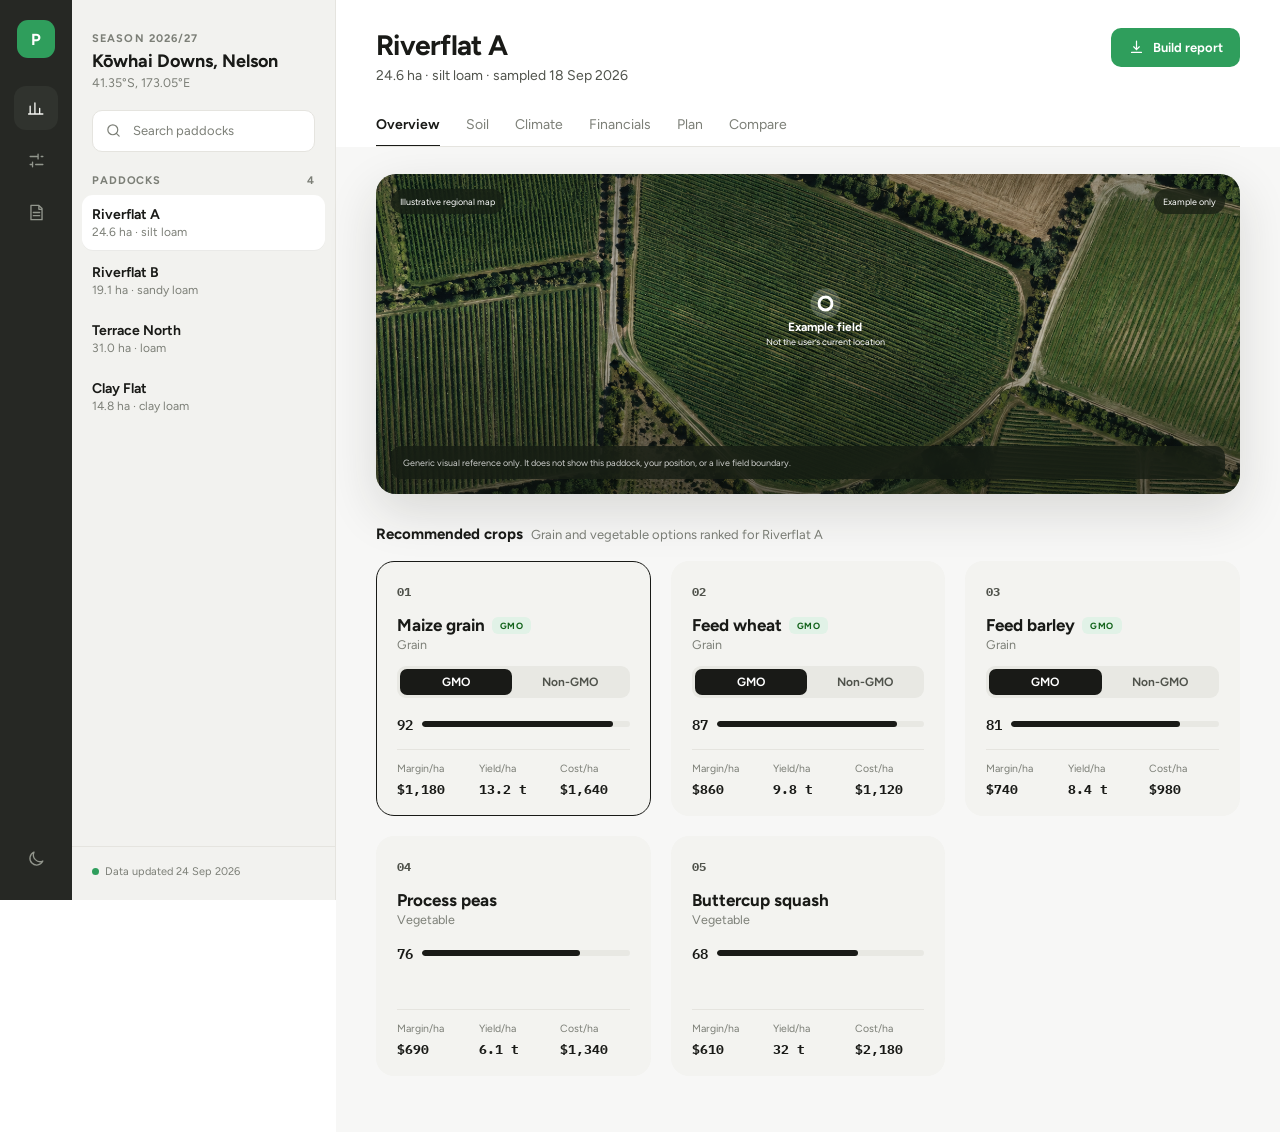
==== frontend/index.html @ b5be4183 "Initial commit" ====
<!doctype html>
<html lang="en">
<head>
  <meta charset="utf-8">
  <meta name="viewport" content="width=device-width, initial-scale=1">
  <meta name="theme-color" content="#262824">
  <title>PlantPal — Crop Advisor</title>
  <link rel="preconnect" href="https://fonts.googleapis.com">
  <link rel="preconnect" href="https://fonts.gstatic.com" crossorigin>
  <link href="https://fonts.googleapis.com/css2?family=Figtree:wght@400;500;600;700&family=IBM+Plex+Mono:wght@500;600&display=swap" rel="stylesheet">
  <link rel="stylesheet" href="css/styles.css?v=20260927-1">
</head>
<body>
  <div class="app-shell">
    <aside class="icon-rail" aria-label="Application navigation">
      <a class="brand-mark" href="#" aria-label="PlantPal home">P</a>
      <nav class="rail-nav">
        <button class="rail-button active" data-rail-tab="Overview" aria-label="Dashboard overview" title="Dashboard overview">
          <svg viewBox="0 0 24 24" aria-hidden="true"><path d="M4 19V9m6 10V5m6 14v-7m4 7H2"/></svg>
        </button>
        <button class="rail-button" data-rail-tab="Scenario planner" aria-label="Scenario planner" title="Scenario planner">
          <svg viewBox="0 0 24 24" aria-hidden="true"><path d="M4 7h10m4 0h2M4 17h3m4 0h9M14 4v6M7 14v6"/></svg>
        </button>
        <button class="rail-button" data-rail-tab="Report" aria-label="Report builder" title="Report builder">
          <svg viewBox="0 0 24 24" aria-hidden="true"><path d="M5 3h10l4 4v14H5V3Zm10 0v5h4M8 12h8m-8 4h8"/></svg>
        </button>
      </nav>
      <button id="themeToggle" class="rail-button theme-button" aria-label="Toggle dark mode" title="Toggle dark mode">
        <svg viewBox="0 0 24 24" aria-hidden="true"><path d="M20 15.2A8.5 8.5 0 0 1 8.8 4 8.5 8.5 0 1 0 20 15.2Z"/></svg>
      </button>
    </aside>

    <aside class="paddock-sidebar">
      <header class="farm-header">
        <span class="eyebrow">Season 2026/27</span>
        <h1 id="farmName">Kōwhai Downs</h1>
        <p id="locationLabel">41.35°S, 173.05°E</p>
      </header>
      <label class="search-box">
        <svg viewBox="0 0 24 24" aria-hidden="true"><circle cx="11" cy="11" r="7"/><path d="m20 20-4-4"/></svg>
        <span class="sr-only">Search paddocks</span>
        <input id="paddockSearch" type="search" placeholder="Search paddocks" autocomplete="off">
      </label>
      <div class="list-heading"><span>Paddocks</span><span id="paddockCount">4</span></div>
      <nav id="paddockList" class="paddock-list" aria-label="Choose a paddock"></nav>
      <div class="sidebar-foot"><span class="status-dot"></span>Data updated 24 Sep 2026</div>
    </aside>

    <main class="main-stage">
      <header class="stage-header">
        <div class="title-row">
          <div><div class="mobile-brand">PlantPal</div><h2 id="fieldName">Riverflat A</h2><p id="fieldMeta">24.6 ha · silt loam · well drained</p></div>
          <button id="exportButton" class="primary-button">
            <svg viewBox="0 0 24 24" aria-hidden="true"><path d="M12 3v12m-4-4 4 4 4-4M5 19h14"/></svg><span>Build report</span>
          </button>
        </div>
        <nav id="tabs" class="tabs" aria-label="Paddock information"></nav>
      </header>
      <section id="content" class="content" aria-live="polite"></section>
    </main>
  </div>

  <div id="summaryModal" class="modal" hidden>
    <div class="modal-backdrop" data-close-modal></div>
    <section class="summary-sheet" role="dialog" aria-modal="true" aria-labelledby="summaryTitle">
      <div class="summary-toolbar no-print">
        <div class="summary-brand"><span>P</span> PlantPal <em>Summary</em></div>
        <div class="summary-actions">
          <button id="copySummary" class="secondary-button">Copy text</button>
          <button id="printSummary" class="primary-button">Export as PDF</button>
          <button class="close-button" data-close-modal aria-label="Close summary">×</button>
        </div>
      </div>
      <div id="printArea" class="print-area"></div>
    </section>
  </div>
  <script type="module" src="js/app.js?v=20260927-5"></script>
</body>
</html>
---- frontend/css/styles.css ----
:root {
  color-scheme: light;
  --shell: #262824; --shell-2: #30332e; --side: #f2f2ef; --panel: #fff;
  --card: #f3f3f0; --card-2: #e8e8e3; --ink: #191a17; --ink-2: #50534c;
  --muted: #7c7f77; --line: #e5e4df; --brand: #2f9e5c; --brand-hover: #27894e;
  --brand-2: #e1f2e7; --good-ink: #11621a; --shadow: 0 18px 50px rgba(34,38,31,.14);
  --warn-bg: #fbf0d9; --warn-ink: #7a5310; --bad-bg: #fbe3e1; --bad-ink: #8a2c22;
}
[data-theme="dark"] {
  color-scheme: dark;
  --shell: #171916; --shell-2: #2d312b; --side: #20231f; --panel: #171916;
  --card: #242722; --card-2: #343831; --ink: #f0f1ec; --ink-2: #bec2b9;
  --muted: #91968b; --line: #343831; --brand: #49b775; --brand-hover: #58c483;
  --brand-2: #173e28; --good-ink: #8edaa9; --shadow: 0 18px 50px rgba(0,0,0,.32);
  --warn-bg: #3d3016; --warn-ink: #f0c778; --bad-bg: #3d211d; --bad-ink: #f0a99c;
}
* { box-sizing: border-box; }
html, body { margin: 0; min-height: 100%; }
body { font-family: "Figtree", system-ui, sans-serif; background: var(--panel); color: var(--ink); }
button, input { font: inherit; }
button { color: inherit; }
button:focus-visible, input:focus-visible { outline: 2px solid var(--brand); outline-offset: 2px; }
.sr-only { position: absolute; width: 1px; height: 1px; padding: 0; margin: -1px; overflow: hidden; clip: rect(0,0,0,0); white-space: nowrap; border: 0; }
.mono { font-family: "IBM Plex Mono", ui-monospace, monospace; font-variant-numeric: tabular-nums; }

.app-shell { min-height: 100vh; display: grid; grid-template-columns: 72px 264px minmax(0, 1fr); }
.icon-rail { position: sticky; top: 0; height: 100vh; padding: 20px 0; background: var(--shell); display: flex; flex-direction: column; align-items: center; z-index: 20; }
.brand-mark { width: 38px; height: 38px; display: grid; place-items: center; border-radius: 11px; background: var(--brand); color: #fff; text-decoration: none; font-weight: 700; font-size: 16px; }
.rail-nav { display: flex; flex-direction: column; gap: 8px; margin-top: 28px; }
.rail-button { width: 44px; height: 44px; display: grid; place-items: center; border: 0; border-radius: 12px; background: transparent; color: #92968d; cursor: pointer; }
.rail-button:hover, .rail-button.active { background: var(--shell-2); color: #f5f6f2; }
.rail-button svg, .primary-button svg, .search-box svg { width: 19px; fill: none; stroke: currentColor; stroke-width: 1.7; stroke-linecap: round; stroke-linejoin: round; }
.theme-button { margin-top: auto; }

.paddock-sidebar { position: sticky; top: 0; height: 100vh; overflow: auto; background: var(--side); border-right: 1px solid var(--line); display: flex; flex-direction: column; }
.farm-header { padding: 27px 20px 20px; }
.eyebrow { color: var(--muted); font-size: 11px; font-weight: 700; text-transform: uppercase; letter-spacing: .1em; }
.farm-header h1 { margin: 5px 0 2px; font-size: 18px; line-height: 1.2; }
.farm-header p { margin: 0; font-size: 12.5px; color: var(--muted); }
.search-box { margin: 0 20px 22px; height: 42px; padding: 0 12px; display: flex; align-items: center; gap: 9px; background: var(--panel); border: 1px solid var(--line); border-radius: 10px; color: var(--muted); }
.search-box svg { width: 17px; flex: 0 0 auto; }
.search-box input { width: 100%; border: 0; outline: 0; background: transparent; color: var(--ink); font-size: 13px; }
.search-box input::placeholder { color: var(--muted); }
.list-heading { padding: 0 20px 8px; display: flex; justify-content: space-between; color: var(--muted); font-size: 11px; font-weight: 700; text-transform: uppercase; letter-spacing: .08em; }
.paddock-list { padding: 0 10px; display: flex; flex-direction: column; gap: 3px; }
.paddock-button { width: 100%; border: 0; border-radius: 11px; padding: 11px 10px; display: flex; align-items: center; justify-content: space-between; gap: 8px; background: transparent; text-align: left; cursor: pointer; }
.paddock-button:hover { background: color-mix(in srgb, var(--panel) 58%, transparent); }
.paddock-button.active { background: var(--panel); box-shadow: 0 1px 0 rgba(0,0,0,.03); }
.paddock-name { display: block; font-size: 14px; font-weight: 650; }
.paddock-meta { display: block; margin-top: 2px; font-size: 12px; color: var(--muted); }
.top-tag { padding: 3px 7px; border-radius: 6px; background: var(--ink); color: var(--panel); font-size: 9px; font-weight: 700; letter-spacing: .06em; }
.sidebar-foot { margin-top: auto; padding: 18px 20px 22px; color: var(--muted); font-size: 11px; border-top: 1px solid var(--line); }
.status-dot { display: inline-block; width: 7px; height: 7px; margin-right: 6px; border-radius: 50%; background: var(--brand); }

.main-stage { min-width: 0; background: color-mix(in srgb, var(--side) 58%, var(--panel)); }
.stage-header { position: sticky; top: 0; z-index: 10; padding: 28px 40px 0; background: color-mix(in srgb, var(--panel) 94%, transparent); backdrop-filter: blur(12px); }
.title-row { display: flex; justify-content: space-between; align-items: flex-start; gap: 24px; }
.title-row h2 { margin: 0; font-size: clamp(24px, 2.2vw, 30px); letter-spacing: -.025em; }
.title-row p { margin: 5px 0 0; color: var(--ink-2); font-size: 14px; }
.mobile-brand { display: none; }
.primary-button, .secondary-button { border: 0; border-radius: 10px; padding: 11px 17px; display: inline-flex; align-items: center; justify-content: center; gap: 8px; cursor: pointer; font-weight: 650; font-size: 13px; }
.primary-button { background: var(--brand); color: #fff; }
.primary-button:hover { background: var(--brand-hover); }
.primary-button svg { width: 17px; }
.secondary-button { background: var(--card); color: var(--ink); }
.tabs { display: flex; gap: 26px; margin-top: 24px; border-bottom: 1px solid var(--line); overflow-x: auto; scrollbar-width: none; }
.tab-button { position: relative; border: 0; padding: 8px 0 13px; background: transparent; color: var(--muted); white-space: nowrap; cursor: pointer; font-size: 14px; }
.tab-button:hover { color: var(--ink); }
.tab-button.active { color: var(--ink); font-weight: 650; }
.tab-button.active::after { content: ""; position: absolute; height: 2px; left: 0; right: 0; bottom: -1px; background: var(--ink); }
.content { padding: 27px 40px 56px; }
.section-title { margin-bottom: 18px; }
.section-title h3 { display: inline; margin: 0; font-size: 15px; }
.section-title p { display: inline; margin: 0 0 0 8px; color: var(--muted); font-size: 13px; }

/* Map-first field overview */
.map-dashboard { display: grid; grid-template-columns: minmax(0, 1.75fr) minmax(280px, .75fr); gap: 18px; }
.map-canvas { position: relative; min-height: 520px; overflow: hidden; border-radius: 24px; background: #34452d url('../assets/hawkes-bay-fields.png') center / cover no-repeat; box-shadow: var(--shadow); isolation: isolate; }
.map-canvas::before { content: ""; position: absolute; inset: 0; background: linear-gradient(180deg, rgba(11,20,10,.24), transparent 35%, rgba(10,17,9,.18)); pointer-events: none; z-index: -1; }
.map-topbar { position: absolute; top: 18px; left: 18px; right: 18px; display: flex; justify-content: space-between; align-items: center; color: #fff; font-size: 11px; }
.survey-pill, .map-updated { padding: 8px 11px; border-radius: 999px; background: rgba(22,29,20,.68); backdrop-filter: blur(12px); }
.analysis-overlay { position: absolute; z-index: 1; width: 48%; height: 47%; left: 30%; top: 23%; overflow: hidden; border: 3px solid rgba(255,255,255,.9); clip-path: polygon(10% 10%, 82% 0, 100% 40%, 82% 95%, 20% 100%, 0 58%); filter: drop-shadow(0 3px 8px rgba(0,0,0,.35)); }
.field-analysis .analysis-overlay { background: radial-gradient(ellipse at 74% 65%, rgba(229,52,31,.88) 0 15%, rgba(255,176,0,.82) 23%, transparent 42%), radial-gradient(ellipse at 25% 25%, rgba(246,220,45,.76), transparent 36%), linear-gradient(135deg, rgba(24,156,104,.84), rgba(74,207,98,.78) 50%, rgba(252,207,42,.77)); mix-blend-mode: screen; }
.map-legend { position: absolute; z-index: 4; left: 18px; bottom: 222px; min-width: 128px; padding: 10px 12px; border-radius: 10px; background: rgba(18,24,17,.72); color: #fff; backdrop-filter: blur(12px); }
.map-legend strong, .map-legend span { display: block; font-size: 9px; }
.map-legend span { margin-top: 5px; color: rgba(255,255,255,.7); word-spacing: 2px; }
.legend-scale { height: 7px; margin-top: 6px; border-radius: 5px; background: linear-gradient(90deg, #d83123, #ffcf28, #2acf76); }
.field-selection { position: absolute; left: 54%; top: 42%; z-index: 2; padding: 10px 13px; display: grid; color: #fff; text-align: center; text-shadow: 0 1px 4px rgba(0,0,0,.55); transform: translate(-50%,-50%); }
.field-selection strong { font-size: 14px; }
.field-selection small { margin-top: 2px; opacity: .86; font-size: 10px; }
.field-pulse { width: 14px; height: 14px; margin: 0 auto 7px; border: 3px solid #fff; border-radius: 50%; box-shadow: 0 0 0 6px rgba(255,255,255,.2); }
.map-zoom { position: absolute; right: 18px; top: 76px; overflow: hidden; border-radius: 10px; box-shadow: 0 6px 20px rgba(0,0,0,.22); }
.map-zoom button { width: 36px; height: 34px; display: block; border: 0; background: rgba(255,255,255,.93); color: #252922; cursor: default; font-size: 19px; }
.map-zoom button + button { border-top: 1px solid #ddd; }
.glass-panel { background: color-mix(in srgb, var(--panel) 94%, transparent); border: 1px solid color-mix(in srgb, var(--line) 82%, transparent); box-shadow: var(--shadow); backdrop-filter: blur(18px); }
.field-stats-panel { position: absolute; z-index: 3; left: 18px; right: 18px; bottom: 18px; padding: 18px 20px 16px; border-radius: 18px; }
.panel-heading, .forecast-head { display: flex; justify-content: space-between; align-items: flex-start; gap: 12px; }
.panel-heading h3, .forecast-head h3 { margin: 3px 0 0; font-size: 18px; }
.health-pill { padding: 5px 9px; border-radius: 999px; background: var(--brand-2); color: var(--good-ink); font-size: 10px; font-weight: 700; }
.condition-grid { display: grid; grid-template-columns: repeat(4, 1fr); gap: 0; margin: 15px 0; border-top: 1px solid var(--line); border-bottom: 1px solid var(--line); }
.condition-grid > div { padding: 13px 14px; border-left: 1px solid var(--line); }
.condition-grid > div:first-child { padding-left: 0; border-left: 0; }
.condition-grid span, .condition-grid small { display: block; color: var(--muted); font-size: 10px; }
.condition-grid strong { display: block; margin: 5px 0 3px; font-size: 19px; }
.meter-label { margin-bottom: 7px; display: flex; justify-content: space-between; gap: 12px; font-size: 10px; }
.meter-label span { color: var(--muted); }
.meter-spectrum { position: relative; height: 9px; border-radius: 6px; background: linear-gradient(90deg, #df514b, #efb94d 45%, #4cbe78 75%, #27985d); }
.meter-spectrum::after { content: ""; position: absolute; inset: 0; border-radius: inherit; background: repeating-linear-gradient(90deg, transparent 0 8px, var(--panel) 8px 11px); opacity: .75; }
.meter-spectrum i { position: absolute; z-index: 2; top: -4px; width: 3px; height: 17px; border-radius: 2px; background: var(--ink); transform: translateX(-50%); }
.forecast-panel { padding: 21px 20px; border-radius: 24px; }
.forecast-now { color: var(--muted); text-align: right; font-size: 10px; }
.forecast-now b { display: block; color: var(--ink); font-size: 22px; }
.forecast-list { margin: 17px 0; }
.forecast-day { width: 100%; display: grid; grid-template-columns: 1fr 32px 40px 30px 38px; align-items: center; gap: 4px; padding: 10px 8px; border: 0; border-bottom: 1px solid var(--line); background: transparent; color: inherit; cursor: pointer; text-align: left; font-size: 11px; transition: background .16s ease, transform .16s ease; }
.forecast-day:hover { background: color-mix(in srgb, var(--card) 65%, transparent); transform: translateX(2px); }
.forecast-day.today { margin: 0 -5px; padding-left: 13px; padding-right: 13px; border: 0; border-radius: 10px; background: var(--card); }
.weather-icon { font-size: 18px; filter: saturate(.75); }
.forecast-day small { color: var(--muted); }
.forecast-day em { color: #4681a8; font-style: normal; text-align: right; }
.forecast-note { display: flex; gap: 10px; padding: 13px; border-radius: 12px; background: var(--brand-2); color: var(--good-ink); }
.forecast-note > span { font-size: 18px; }
.forecast-note p { margin: 0; font-size: 11px; line-height: 1.4; }
.forecast-note strong { display: block; margin-bottom: 2px; }
.recommendation-heading { margin-top: 30px; }
.reference-map-card { position: relative; min-height: 320px; overflow: hidden; border-radius: 20px; background: #34452d url('../assets/hawkes-bay-fields.png') center 48% / cover no-repeat; box-shadow: var(--shadow); }
.reference-map-card::after { content: ""; position: absolute; inset: 0; background: linear-gradient(180deg, rgba(13,19,11,.28), transparent 45%, rgba(12,17,10,.55)); }
.reference-map-top { position: absolute; z-index: 2; top: 15px; left: 15px; right: 15px; display: flex; justify-content: space-between; color: #fff; font-size: 9px; }
.reference-map-top span { padding: 7px 9px; border-radius: 999px; background: rgba(20,27,18,.68); backdrop-filter: blur(10px); }
.reference-marker { position: absolute; z-index: 2; left: 52%; top: 46%; display: grid; color: #fff; text-align: center; text-shadow: 0 2px 5px rgba(0,0,0,.5); transform: translate(-50%,-50%); }
.reference-marker i { width: 16px; height: 16px; margin: 0 auto 8px; border: 3px solid #fff; border-radius: 50%; box-shadow: 0 0 0 7px rgba(255,255,255,.2); }
.reference-marker strong { font-size: 12px; }
.reference-marker small { margin-top: 2px; font-size: 9px; }
.reference-disclaimer { position: absolute; z-index: 2; left: 15px; right: 15px; bottom: 15px; padding: 10px 12px; border-radius: 10px; background: rgba(20,27,18,.72); color: rgba(255,255,255,.78); backdrop-filter: blur(12px); font-size: 9px; line-height: 1.45; }

.field-insights { padding: 21px 20px; border-radius: 24px; }
.insight-head { display: flex; justify-content: space-between; align-items: flex-start; gap: 12px; }
.insight-head h3 { margin: 4px 0 0; font-size: 17px; }
.image-quality { padding: 5px 9px; border-radius: 999px; background: var(--brand-2); color: var(--good-ink); font-size: 9px; font-weight: 700; }
.imagery-date { display: grid; grid-template-columns: 32px 1fr 32px; align-items: center; gap: 8px; margin: 17px 0; padding: 10px; border-radius: 12px; background: var(--card); text-align: center; }
.imagery-date button { width: 30px; height: 30px; border: 1px solid var(--line); border-radius: 8px; background: var(--panel); cursor: pointer; }
.imagery-date button:disabled { opacity: .35; cursor: default; }
.imagery-date strong, .imagery-date small { display: block; }
.imagery-date strong { font-size: 11px; }
.imagery-date small { margin-top: 2px; color: var(--muted); font-size: 9px; }
.snapshot-grid { display: grid; grid-template-columns: 1fr 1fr; border-top: 1px solid var(--line); border-left: 1px solid var(--line); }
.snapshot-grid > div { padding: 12px; border-right: 1px solid var(--line); border-bottom: 1px solid var(--line); }
.snapshot-grid span, .snapshot-grid small { display: block; color: var(--muted); font-size: 9px; }
.snapshot-grid strong { display: block; margin: 5px 0 2px; font-size: 14px; }
.attention-list { margin-top: 18px; }
.attention-list h4 { margin: 0 0 8px; font-size: 11px; }
.attention-list > div { display: grid; grid-template-columns: 9px 1fr auto; align-items: start; gap: 8px; padding: 10px 0; border-bottom: 1px solid var(--line); }
.attention-dot { width: 7px; height: 7px; margin-top: 3px; border-radius: 50%; background: #d6a83d; }
.attention-dot.good { background: var(--brand); }
.attention-list p { margin: 0; }
.attention-list p strong, .attention-list p span { display: block; font-size: 10px; }
.attention-list p span { margin-top: 2px; color: var(--muted); line-height: 1.35; }
.attention-list b { color: var(--muted); font-size: 9px; }
.imagery-note { margin-top: 15px; padding: 11px; border-radius: 10px; background: var(--card); color: var(--muted); font-size: 9px; line-height: 1.45; }

/* Climate dashboard */
.climate-heading { display: flex; justify-content: space-between; align-items: flex-start; gap: 20px; }
.forecast-range { display: flex; gap: 2px; padding: 3px; border-radius: 10px; background: var(--card-2); }
.forecast-range button { border: 0; padding: 7px 11px; border-radius: 7px; background: transparent; color: var(--ink-2); cursor: pointer; font-size: 10px; font-weight: 650; }
.forecast-range button.active { background: var(--panel); color: var(--ink); box-shadow: 0 1px 4px rgba(20,24,18,.1); }
.climate-dashboard { display: grid; grid-template-columns: minmax(0, 1.7fr) minmax(280px, .7fr); gap: 18px; }
.climate-main, .climate-forecast { border: 1px solid var(--line); box-shadow: 0 12px 34px rgba(32,38,29,.07); }
.climate-title { display: flex; justify-content: space-between; align-items: flex-start; }
.climate-title h3 { margin-top: 4px; font-size: 20px; }
.outlook-badge { padding: 6px 10px; border-radius: 999px; background: var(--brand-2); color: var(--good-ink); font-size: 10px; font-weight: 700; }
.climate-kpis { display: grid; grid-template-columns: repeat(4, 1fr); margin: 12px 0 20px; border-top: 1px solid var(--line); border-bottom: 1px solid var(--line); }
.climate-kpis > div { padding: 16px; border-left: 1px solid var(--line); }
.climate-kpis > div:first-child { padding-left: 0; border-left: 0; }
.climate-kpis span, .climate-kpis small { display: block; color: var(--muted); font-size: 10px; }
.climate-kpis strong { display: block; margin: 5px 0 3px; font-size: 21px; }
.condition-chart { padding: 18px 20px 12px; border-radius: 15px; background: color-mix(in srgb, var(--card) 72%, var(--panel)); }
.chart-head { display: flex; align-items: flex-start; justify-content: space-between; gap: 20px; }
.chart-head h3 { margin: 0; }
.chart-head span, .chart-head small { display: block; color: var(--muted); font-size: 10px; font-weight: 400; }
.chart-head > strong { text-align: right; font-size: 15px; }
.condition-chart svg { width: 100%; height: 155px; margin-top: 10px; overflow: visible; }
.chart-key { display: flex; justify-content: space-between; gap: 12px; margin-top: 13px; color: var(--muted); font-size: 9px; }
.chart-key span { display: flex; align-items: center; gap: 6px; }
.chart-key i { width: 16px; height: 2px; border-radius: 2px; background: var(--brand); }
.chart-key em { font-style: normal; }
.interactive-chart { position: relative; padding-left: 32px; }
.chart-scale { position: absolute; inset: 9px auto 0 0; width: 28px; height: 155px; display: flex; flex-direction: column; justify-content: space-between; color: var(--muted); font-size: 8px; text-align: right; }
.forecast-gridline { stroke: var(--line); stroke-width: .5; vector-effect: non-scaling-stroke; }
.forecast-point { fill: var(--panel); stroke: var(--brand); stroke-width: 1.5; cursor: pointer; transition: r .15s ease, fill .15s ease; }
.forecast-point:hover, .forecast-point.selected { fill: var(--brand); stroke: var(--panel); stroke-width: 2.5; }
.month-axis { display: grid; grid-template-columns: repeat(12, 1fr); padding-left: 32px; color: var(--muted); font-size: 9px; text-align: center; }
.month-axis button { min-width: 0; padding: 5px 1px; border: 0; border-radius: 6px; background: transparent; color: inherit; cursor: pointer; font-size: inherit; }
.month-axis button:hover, .month-axis button.selected { background: var(--panel); color: var(--ink); font-weight: 700; }
.weather-explainer { display: grid; grid-template-columns: minmax(0, 1fr) auto; gap: 24px; align-items: center; margin-top: 18px; padding: 16px 18px; border: 1px solid color-mix(in srgb, var(--brand) 22%, var(--line)); border-radius: 13px; background: color-mix(in srgb, var(--brand-2) 65%, var(--panel)); }
.weather-explainer.caution { border-color: color-mix(in srgb, #c48b24 30%, var(--line)); background: color-mix(in srgb, #f5e7c5 58%, var(--panel)); }
.weather-explainer h4 { margin: 4px 0 3px; font-size: 14px; }
.weather-explainer p { max-width: 560px; margin: 0; color: var(--ink-2); font-size: 10px; line-height: 1.45; }
.weather-explainer dl { display: flex; gap: 18px; margin: 0; }
.weather-explainer dl div { min-width: 68px; padding-left: 15px; border-left: 1px solid color-mix(in srgb, var(--brand) 22%, var(--line)); }
.weather-explainer dt { color: var(--muted); font-size: 9px; }
.weather-explainer dd { margin: 4px 0 0; font-size: 11px; font-weight: 700; }
.climate-forecast { min-width: 0; }
.forecast-extended, .forecast-seasonal { max-height: 432px; overflow-y: auto; padding-right: 3px; scrollbar-width: thin; }

/* Soil dashboard */
.soil-dashboard { display: grid; grid-template-columns: minmax(0, 1.7fr) minmax(285px, .7fr); gap: 18px; }
.soil-main, .soil-side { border: 1px solid var(--line); box-shadow: 0 12px 34px rgba(32,38,29,.07); }
.soil-title { display: flex; justify-content: space-between; align-items: flex-start; gap: 18px; }
.soil-title h3 { margin-top: 4px; font-size: 20px; }
.soil-kpis { display: grid; grid-template-columns: repeat(4, 1fr); margin: 12px 0 20px; border-top: 1px solid var(--line); border-bottom: 1px solid var(--line); }
.soil-kpis > div { min-width: 0; padding: 16px; border-left: 1px solid var(--line); }
.soil-kpis > div:first-child { padding-left: 0; border-left: 0; }
.soil-kpis span, .soil-kpis small { display: block; color: var(--muted); font-size: 10px; }
.soil-kpis strong { display: block; margin: 5px 0 3px; font-size: 20px; }
.soil-kpis .soil-word { overflow: hidden; text-overflow: ellipsis; font-family: "Figtree", sans-serif; font-size: 15px; text-transform: capitalize; white-space: nowrap; }
.nutrient-panel { padding: 18px 20px; border-radius: 15px; background: color-mix(in srgb, var(--card) 72%, var(--panel)); }
.soil-bars { display: grid; grid-template-columns: 1fr 1fr; gap: 20px 24px; margin-top: 18px; }
.soil-bar-head { display: flex; justify-content: space-between; align-items: center; margin-bottom: 7px; font-size: 11px; }
.soil-bar-track { position: relative; height: 9px; overflow: visible; border-radius: 6px; background: var(--card-2); }
.soil-bar-track .target-band { position: absolute; left: 45%; width: 35%; height: 100%; border-radius: 4px; background: var(--brand-2); }
.soil-bar-track > i { position: absolute; z-index: 1; height: 100%; border-radius: inherit; background: color-mix(in srgb, var(--brand) 75%, var(--ink)); }
.soil-bar-track > b { position: absolute; z-index: 2; top: -3px; width: 3px; height: 15px; border-radius: 2px; background: var(--ink); transform: translateX(-50%); }
.soil-bar-row > small { display: block; margin-top: 6px; color: var(--muted); font-size: 9px; }
.soil-side { min-width: 0; }
.texture-donut-wrap { display: grid; place-items: center; padding: 21px 0; }
.texture-donut { position: relative; width: 152px; height: 152px; display: grid; place-items: center; border-radius: 50%; background: conic-gradient(#d5b47a 0 var(--sand), #a5b398 var(--sand) var(--silt), #7e6958 var(--silt) 100%); }
.texture-donut::before { content: ""; position: absolute; width: 98px; height: 98px; border-radius: 50%; background: var(--card); }
.texture-donut span { position: relative; z-index: 1; text-align: center; }
.texture-donut strong, .texture-donut small { display: block; }
.texture-donut strong { font-size: 16px; }
.texture-donut small { margin-top: 3px; color: var(--muted); font-size: 9px; }
.texture-legend { display: flex; flex-direction: column; gap: 9px; }
.texture-legend > div { display: flex; align-items: center; justify-content: space-between; gap: 12px; font-size: 10px; }
.texture-legend span { display: flex; align-items: center; color: var(--ink-2); }
.texture-legend i { width: 8px; height: 8px; margin-right: 7px; border-radius: 2px; }
.texture-legend .sand { background: #d5b47a; } .texture-legend .silt { background: #a5b398; } .texture-legend .clay { background: #7e6958; }
.ph-scale { margin-top: 20px; padding-top: 16px; border-top: 1px solid var(--line); }
.ph-scale > div:first-child { display: flex; justify-content: space-between; color: var(--muted); font-size: 9px; }
.ph-scale > div:first-child strong { color: var(--ink-2); }
.ph-track { position: relative; height: 8px; margin-top: 8px; border-radius: 5px; background: linear-gradient(90deg, #dca660, #9bc686 48%, #5da779 68%, #7696bb); }
.ph-track i { position: absolute; top: -4px; width: 3px; height: 16px; border-radius: 2px; background: var(--ink); transform: translateX(-50%); box-shadow: 0 0 0 2px var(--card); }
.soil-note { display: flex; gap: 10px; margin-top: 18px; padding: 13px; border-radius: 12px; background: var(--brand-2); color: var(--good-ink); }
.soil-note > span { font-size: 15px; }
.soil-note p { margin: 0; font-size: 10px; line-height: 1.4; }
.soil-note strong { display: block; margin-bottom: 2px; }

/* Financial dashboard */
.finance-dashboard { display: grid; grid-template-columns: minmax(0, 1.7fr) minmax(285px, .7fr); gap: 18px; }
.finance-main, .cost-panel { border: 1px solid var(--line); box-shadow: 0 12px 34px rgba(32,38,29,.07); }
.finance-title { display: flex; justify-content: space-between; align-items: flex-start; gap: 18px; }
.finance-title h3 { margin-top: 4px; font-size: 20px; }
.finance-kpis { display: grid; grid-template-columns: repeat(4, 1fr); margin: 12px 0 20px; border-top: 1px solid var(--line); border-bottom: 1px solid var(--line); }
.finance-kpis > div { padding: 16px; border-left: 1px solid var(--line); }
.finance-kpis > div:first-child { padding-left: 0; border-left: 0; }
.finance-kpis span, .finance-kpis small { display: block; color: var(--muted); font-size: 10px; }
.finance-kpis strong { display: block; margin: 5px 0 3px; font-size: 20px; }
.finance-kpis .featured strong { color: var(--good-ink); }
.margin-chart { padding: 18px 20px; border-radius: 15px; background: color-mix(in srgb, var(--card) 72%, var(--panel)); }
.margin-bars { display: flex; flex-direction: column; gap: 7px; margin-top: 15px; }
.margin-row { width: 100%; display: grid; grid-template-columns: 145px minmax(100px, 1fr) 68px; align-items: center; gap: 12px; padding: 8px 9px; border: 1px solid transparent; border-radius: 10px; background: transparent; cursor: pointer; text-align: left; }
.margin-row:hover { background: var(--panel); }
.margin-row.active { border-color: var(--line); background: var(--panel); box-shadow: 0 3px 12px rgba(30,35,27,.06); }
.margin-name { overflow: hidden; text-overflow: ellipsis; white-space: nowrap; font-size: 11px; font-weight: 600; }
.margin-track { height: 9px; overflow: hidden; border-radius: 6px; background: var(--card-2); }
.margin-track i { display: block; height: 100%; border-radius: inherit; background: color-mix(in srgb, var(--brand) 70%, var(--ink)); transition: width .25s ease; }
.margin-row.active .margin-track i { background: var(--brand); }
.margin-row > strong { text-align: right; font-size: 11px; }
.cost-panel { min-width: 0; }
.cost-head h3 { margin: 5px 0 3px; font-size: 21px; }
.cost-head p { margin: 0; color: var(--muted); font-size: 11px; line-height: 1.45; }
.cost-donut-wrap { display: grid; place-items: center; padding: 22px 0; }
.cost-donut { position: relative; width: 152px; height: 152px; display: grid; place-items: center; border-radius: 50%; background: conic-gradient(#2f9e5c 0 var(--seed), #8ec59e var(--seed) var(--fert), #d4b35f var(--fert) var(--protect), #758078 var(--protect) var(--machine), #c9cbc5 var(--machine) 100%); }
.cost-donut::before { content: ""; position: absolute; width: 98px; height: 98px; border-radius: 50%; background: var(--card); }
.cost-donut span { position: relative; z-index: 1; text-align: center; }
.cost-donut strong, .cost-donut small { display: block; }
.cost-donut strong { font-size: 15px; }
.cost-donut small { margin-top: 3px; color: var(--muted); font-size: 9px; }
.cost-legend { display: flex; flex-direction: column; gap: 9px; }
.cost-legend > div { display: flex; align-items: center; justify-content: space-between; gap: 12px; font-size: 10px; }
.cost-legend span { display: flex; align-items: center; color: var(--ink-2); }
.cost-legend i { width: 8px; height: 8px; margin-right: 7px; border-radius: 2px; }
.cost-legend strong { font-size: 10px; }
.finance-note { display: flex; gap: 10px; margin-top: 18px; padding: 13px; border-radius: 12px; background: var(--brand-2); color: var(--good-ink); }
.finance-note > span { font-size: 18px; }
.finance-note p { margin: 0; font-size: 10px; line-height: 1.4; }
.finance-note strong { display: block; margin-bottom: 2px; }

/* Interactive crop comparison */
.compare-picker { display: flex; flex-wrap: wrap; gap: 8px; margin-bottom: 18px; }
.compare-chip { border: 1px solid var(--line); padding: 9px 13px 9px 10px; border-radius: 999px; background: var(--panel); color: var(--ink-2); cursor: pointer; font-size: 12px; }
.compare-chip span { display: inline-grid; place-items: center; width: 18px; height: 18px; margin-right: 6px; border-radius: 50%; background: var(--card-2); font-weight: 700; }
.compare-chip.selected { border-color: var(--ink); background: var(--ink); color: var(--panel); }
.compare-chip.selected span { background: var(--brand); color: #fff; }
.compare-card { overflow: hidden; border: 1px solid var(--line); border-radius: 18px; background: var(--panel); box-shadow: 0 12px 34px rgba(32,38,29,.07); }
.table-scroll { overflow-x: auto; }
.comparison-table.interactive { min-width: 660px; }
.comparison-table.interactive th, .comparison-table.interactive td { padding: 18px 20px; }
.comparison-table.interactive th:not(:first-child) { color: var(--ink); font-weight: 650; }
.comparison-table.interactive tbody tr:first-child td { font-weight: 500; }
.comparison-table.interactive td:not(:first-child) { font-size: 14px; }
.comparison-table.interactive td small { display: block; margin-top: 2px; color: var(--muted); font-family: "Figtree", sans-serif; font-size: 9px; }
.comparison-table .best-cell { background: var(--brand-2); color: var(--good-ink); font-weight: 700 !important; }
.crop-dot { display: inline-block; width: 7px; height: 7px; margin-right: 7px; border-radius: 50%; background: var(--brand); }
.dot-wheat { background: #d39b39; } .dot-barley { background: #8d7145; } .dot-peas { background: #64a950; } .dot-squash { background: #de793a; }
.comparison-hint { margin: 0; padding: 13px 20px; color: var(--muted); font-size: 10px; }
.comparison-hint span { color: var(--brand); }
.compare-empty { padding: 50px; border: 1px dashed var(--line); border-radius: 18px; color: var(--muted); text-align: center; }

.crop-grid { display: grid; grid-template-columns: repeat(3, minmax(220px, 1fr)); gap: 20px; }
.crop-card { min-height: 240px; padding: 19px 20px 17px; display: flex; flex-direction: column; gap: 14px; background: var(--card); border: 1.5px solid transparent; border-radius: 18px; transition: transform .18s, box-shadow .18s, border-color .18s; }
.crop-card:hover { transform: translateY(-2px); box-shadow: 0 10px 26px rgba(26,30,24,.08); }
.crop-card.top { border-color: var(--ink); }
.card-top, .crop-name-row, .score-row, .metrics-row { display: flex; align-items: center; }
.card-top { min-height: 20px; justify-content: space-between; }
.rank { color: var(--ink-2); font-size: 12px; font-weight: 700; }
.pick-tag, .gmo-badge { border-radius: 6px; padding: 3px 8px; font-size: 9px; font-weight: 700; letter-spacing: .05em; }
.pick-tag { background: var(--ink); color: var(--panel); }
.crop-name-row { gap: 7px; flex-wrap: wrap; }
.crop-name { font-size: 17px; font-weight: 700; }
.gmo-badge { background: var(--brand-2); color: var(--good-ink); }
.gmo-badge.non-gmo-badge { background: var(--card-2); color: var(--ink-2); }
.category { margin-top: 2px; color: var(--muted); font-size: 12.5px; }
.variant-toggle { display: flex; padding: 3px; gap: 2px; background: var(--card-2); border-radius: 9px; }
.variant-toggle button { flex: 1; border: 0; padding: 6px; border-radius: 7px; background: transparent; color: var(--ink-2); cursor: pointer; font-size: 12px; font-weight: 650; }
.variant-toggle button.active { background: var(--ink); color: var(--panel); }
.score-row { gap: 9px; }
.score-value { font-size: 14px; font-weight: 600; }
.score-track { flex: 1; height: 6px; overflow: hidden; border-radius: 4px; background: var(--card-2); }
.score-fill { height: 100%; border-radius: inherit; background: var(--ink); }
.metrics-row { gap: 12px; margin-top: auto; padding-top: 12px; border-top: 1px solid var(--line); }
.metric { min-width: 0; flex: 1; }
.metric label { display: block; margin-bottom: 4px; color: var(--muted); font-size: 10.5px; }
.metric strong { font-size: 13px; white-space: nowrap; }

.info-grid { display: grid; grid-template-columns: repeat(3, minmax(0, 1fr)); gap: 18px; }
.info-card { padding: 22px; border-radius: 18px; background: var(--card); }
.info-card.wide { grid-column: span 2; }
.info-card h3 { margin: 0 0 15px; font-size: 14px; }
.big-stat { margin: 3px 0; font-size: 28px; font-weight: 600; }
.muted { color: var(--muted); }
.data-list { margin: 0; }
.data-list div { display: flex; justify-content: space-between; gap: 16px; padding: 10px 0; border-bottom: 1px solid var(--line); }
.data-list div:last-child { border: 0; }
.data-list dt { color: var(--muted); font-size: 13px; }
.data-list dd { margin: 0; font-size: 13px; font-weight: 600; text-align: right; }
.bar-list { display: flex; flex-direction: column; gap: 16px; }
.bar-head { display: flex; justify-content: space-between; margin-bottom: 6px; font-size: 12px; }
.bar-track { height: 8px; background: var(--card-2); border-radius: 5px; overflow: hidden; }
.bar-track i { display: block; height: 100%; background: var(--brand); border-radius: inherit; }
.weather-strip { height: 150px; display: flex; align-items: end; gap: 8px; padding: 20px 0; }
.weather-bar { flex: 1; position: relative; min-width: 16px; border-radius: 6px 6px 2px 2px; background: var(--brand-2); }
.weather-bar.current { background: var(--brand); }
.weather-bar span { position: absolute; left: 50%; bottom: -18px; transform: translateX(-50%); color: var(--muted); font-size: 10px; }
.plan-hero { display: flex; justify-content: space-between; gap: 32px; margin-bottom: 18px; padding: 25px 27px; border-radius: 20px; background: var(--ink); color: var(--panel); box-shadow: 0 14px 38px rgba(22,25,20,.14); }
.plan-hero .eyebrow { color: color-mix(in srgb, var(--panel) 58%, transparent); }
.plan-hero h2 { margin: 5px 0 6px; font-size: 25px; }
.plan-hero p { max-width: 520px; margin: 0; color: color-mix(in srgb, var(--panel) 72%, transparent); font-size: 12px; line-height: 1.5; }
.plan-hero-metrics { min-width: 330px; display: grid; grid-template-columns: repeat(3, 1fr); align-items: center; }
.plan-hero-metrics div { padding: 5px 17px; border-left: 1px solid color-mix(in srgb, var(--panel) 18%, transparent); }
.plan-hero-metrics span, .plan-hero-metrics small { display: block; color: color-mix(in srgb, var(--panel) 58%, transparent); font-size: 9px; }
.plan-hero-metrics strong { display: block; margin: 5px 0 2px; color: var(--panel); font-size: 16px; }
.plan-progress { margin-bottom: 18px; padding: 14px 16px; border: 1px solid var(--line); border-radius: 13px; background: var(--panel); }
.plan-progress-head { display: flex; justify-content: space-between; gap: 16px; margin-bottom: 9px; font-size: 10px; }
.plan-progress-head span { color: var(--muted); }
.plan-progress-track { height: 7px; overflow: hidden; border-radius: 6px; background: var(--card-2); }
.plan-progress-track i { display: block; height: 100%; border-radius: inherit; background: var(--brand); transition: width .25s ease; }
.plan-workspace { display: grid; grid-template-columns: minmax(0, 1fr) 290px; gap: 18px; align-items: start; }
.plan-stages { display: flex; flex-direction: column; gap: 9px; }
.plan-stage { display: grid; grid-template-columns: 32px 96px minmax(0, 1fr) 82px; align-items: center; gap: 14px; padding: 16px 18px; border: 1px solid var(--line); border-radius: 15px; background: var(--panel); transition: border-color .16s ease, background .16s ease, transform .16s ease; }
.plan-stage:hover { border-color: color-mix(in srgb, var(--brand) 32%, var(--line)); transform: translateY(-1px); }
.plan-stage.complete { background: color-mix(in srgb, var(--brand-2) 48%, var(--panel)); }
.plan-check { width: 28px; height: 28px; border: 1.5px solid color-mix(in srgb, var(--muted) 55%, var(--line)); border-radius: 9px; background: var(--panel); color: #fff; cursor: pointer; font-size: 14px; font-weight: 800; }
.plan-stage.complete .plan-check { border-color: var(--brand); background: var(--brand); }
.plan-date span, .plan-owner span { display: block; margin-bottom: 4px; color: var(--muted); font-size: 8px; letter-spacing: .06em; text-transform: uppercase; }
.plan-date strong, .plan-owner strong { font-size: 10px; }
.plan-copy { position: relative; padding-left: 35px; }
.plan-copy > span { position: absolute; left: 0; top: 1px; color: var(--muted); font-size: 9px; }
.plan-copy h3 { margin: 0 0 4px; font-size: 13px; }
.plan-copy p { margin: 0; color: var(--ink-2); font-size: 10px; line-height: 1.4; }
.plan-stage.complete .plan-copy h3 { color: var(--good-ink); }
.plan-owner { text-align: right; }
.plan-sidebar { display: flex; flex-direction: column; gap: 12px; }
.plan-sidebar .info-card { border: 1px solid var(--line); background: var(--panel); }
.plan-sidebar h3 { margin: 4px 0 12px; }
.plan-sidebar ul { margin: 0; padding: 0; list-style: none; }
.plan-sidebar li { position: relative; padding: 9px 0 9px 16px; border-bottom: 1px solid var(--line); color: var(--ink-2); font-size: 10px; line-height: 1.4; }
.plan-sidebar li:last-child { border-bottom: 0; }
.dep-dot { position: absolute; left: 0; top: 13px; width: 6px; height: 6px; border-radius: 50%; background: var(--brand); }
.dep-dot.watch, .dep-dot.amber { background: #d5a23c; }
.plan-callout { padding: 18px; border-radius: 16px; background: var(--brand-2); color: var(--good-ink); }
.plan-callout span { font-size: 9px; font-weight: 700; letter-spacing: .05em; text-transform: uppercase; }
.plan-callout strong { display: block; margin: 6px 0 5px; font-size: 13px; }
.plan-callout p { margin: 0; font-size: 10px; line-height: 1.45; }
.plan-report-link { width: 100%; padding: 12px 15px; border: 0; border-radius: 10px; background: var(--ink); color: var(--panel); cursor: pointer; font-weight: 700; }
.plan-list { margin: 0; padding: 0; list-style: none; }
.plan-list li { position: relative; padding: 0 0 23px 32px; }
.plan-list li::before { content: ""; position: absolute; left: 8px; top: 8px; bottom: -5px; border-left: 1px solid var(--line); }
.plan-list li:last-child::before { display: none; }
.plan-list li::after { content: ""; position: absolute; left: 3px; top: 5px; width: 9px; height: 9px; border-radius: 50%; border: 2px solid var(--brand); background: var(--panel); }
.plan-list strong { font-size: 14px; }
.plan-list p { margin: 5px 0 0; color: var(--ink-2); font-size: 13px; }
.comparison-table { width: 100%; border-collapse: collapse; font-size: 13px; }
.comparison-table th, .comparison-table td { padding: 13px 12px; border-bottom: 1px solid var(--line); text-align: right; }
.comparison-table th:first-child, .comparison-table td:first-child { text-align: left; }
.comparison-table th { color: var(--muted); font-weight: 500; }
.comparison-table tr:first-child td { font-weight: 700; }
.empty-state { padding: 30px 20px; text-align: center; color: var(--muted); font-size: 13px; }

/* Scenario planner */
.scenario-layout { display: grid; grid-template-columns: minmax(280px, .8fr) minmax(0, 1.6fr); gap: 18px; align-items: start; }
.scenario-controls { border: 1px solid var(--line); box-shadow: 0 12px 34px rgba(32,38,29,.07); }
.scenario-controls h3 { margin: 4px 0 18px; font-size: 18px; }
.scenario-field { display: block; margin-bottom: 20px; }
.scenario-field > span { display: flex; justify-content: space-between; align-items: baseline; margin-bottom: 9px; font-size: 12px; font-weight: 600; }
.scenario-field output { color: var(--brand); font-weight: 700; }
.scenario-field input[type="range"] { width: 100%; accent-color: var(--brand); }
.risk-options { display: flex; gap: 6px; padding: 3px; border-radius: 10px; background: var(--card-2); }
.risk-options button { flex: 1; border: 0; padding: 9px 6px; border-radius: 7px; background: transparent; color: var(--ink-2); cursor: pointer; font-size: 12px; font-weight: 650; }
.risk-options button.active { background: var(--panel); color: var(--ink); box-shadow: 0 1px 4px rgba(20,24,18,.1); }
.risk-definition { margin-top: 10px; display: flex; flex-direction: column; gap: 6px; }
.risk-definition p { margin: 0; color: var(--muted); font-size: 10.5px; line-height: 1.4; }
.risk-definition strong { display: block; color: var(--ink-2); font-size: 11px; }
.switch-row { display: flex; align-items: center; justify-content: space-between; gap: 12px; margin: 20px 0; padding: 13px 14px; border: 1px solid var(--line); border-radius: 12px; background: var(--panel); cursor: pointer; }
.switch-row span { display: block; }
.switch-row strong { display: block; font-size: 12.5px; }
.switch-row small { color: var(--muted); font-size: 10.5px; }
.switch-row input { position: absolute; opacity: 0; width: 1px; height: 1px; }
.switch-row i { position: relative; flex: 0 0 auto; width: 38px; height: 22px; border-radius: 999px; background: var(--card-2); transition: background .16s ease; }
.switch-row i::after { content: ""; position: absolute; top: 2px; left: 2px; width: 18px; height: 18px; border-radius: 50%; background: var(--panel); box-shadow: 0 1px 3px rgba(0,0,0,.25); transition: transform .16s ease; }
.switch-row input:checked + i { background: var(--brand); }
.switch-row input:checked + i::after { transform: translateX(16px); }
.switch-row input:focus-visible + i { outline: 2px solid var(--brand); outline-offset: 2px; }
.risk-method { margin-top: 4px; padding-top: 16px; border-top: 1px solid var(--line); }
.risk-method strong { display: block; margin-bottom: 8px; font-size: 12px; }
.risk-method p { margin: 0 0 10px; color: var(--muted); font-size: 10.5px; line-height: 1.4; }
.risk-method > div { display: flex; justify-content: space-between; padding: 6px 0; border-top: 1px solid var(--line); font-size: 11px; color: var(--ink-2); }
.risk-method > div:first-of-type { border-top: 0; }
.scenario-tip { margin-top: 16px; padding: 13px; border-radius: 12px; background: var(--warn-bg); color: var(--warn-ink); }
.scenario-tip strong { display: block; margin-bottom: 4px; font-size: 11px; }
.scenario-summary { display: flex; justify-content: space-between; align-items: center; margin-bottom: 14px; padding: 18px 20px; border-radius: 16px; background: var(--ink); color: var(--panel); }
.scenario-summary h3 { margin: 4px 0 0; font-size: 20px; }
.scenario-summary .eyebrow { color: color-mix(in srgb, var(--panel) 58%, transparent); }
.confidence-pill { padding: 7px 12px; border-radius: 999px; background: var(--brand); color: #fff; font-size: 12px; font-weight: 700; }
.scenario-list { display: flex; flex-direction: column; gap: 8px; }
.scenario-row { display: grid; grid-template-columns: 32px minmax(0, 1fr) 130px 110px; align-items: center; gap: 14px; padding: 14px 16px; border: 1px solid var(--line); border-radius: 14px; background: var(--panel); }
.scenario-row.top { border-color: var(--brand); background: color-mix(in srgb, var(--brand-2) 48%, var(--panel)); }
.scenario-rank { color: var(--muted); font-size: 12px; }
.scenario-row strong { display: block; font-size: 13.5px; }
.scenario-row small { color: var(--muted); font-size: 10.5px; }
.scenario-score { display: flex; align-items: center; gap: 8px; }
.scenario-score span { flex: 1; height: 8px; overflow: hidden; border-radius: 5px; background: var(--card-2); }
.scenario-score i { display: block; height: 100%; border-radius: inherit; background: var(--brand); }
.scenario-score b { font-size: 12px; }
.scenario-margin { text-align: right; }
.scenario-margin small { display: block; color: var(--muted); font-size: 9.5px; }
.scenario-margin strong { font-size: 13px; }

/* Report builder */
.report-builder { display: grid; grid-template-columns: minmax(280px, .8fr) minmax(0, 1.6fr); gap: 18px; align-items: start; }
.report-editor { border: 1px solid var(--line); box-shadow: 0 12px 34px rgba(32,38,29,.07); }
.report-editor h3 { margin: 4px 0 18px; font-size: 18px; }
.report-editor label { display: block; margin-bottom: 14px; color: var(--ink-2); font-size: 12px; font-weight: 600; }
.report-editor input[type="text"], .report-editor textarea { width: 100%; margin-top: 7px; padding: 10px 12px; border: 1px solid var(--line); border-radius: 9px; background: var(--panel); color: var(--ink); font-family: inherit; font-size: 13px; font-weight: 400; resize: vertical; }
.report-editor fieldset { margin: 0 0 16px; padding: 0; border: 0; }
.report-editor legend { margin-bottom: 8px; padding: 0; color: var(--ink-2); font-size: 12px; font-weight: 600; }
.report-check { display: flex; align-items: center; gap: 8px; font-weight: 400; }
.report-check input { accent-color: var(--brand); }
.report-export { width: 100%; }
.ai-summary-controls { display: flex; flex-direction: column; gap: 8px; margin: 0 0 16px; padding: 14px; border: 1px solid var(--line); border-radius: 12px; background: var(--panel); }
.ai-summary-controls .editor-note { margin: 0; }
.editor-note { margin: 12px 0 0; color: var(--muted); font-size: 10.5px; line-height: 1.4; }
.report-preview-shell { min-width: 0; }
.preview-label { display: flex; justify-content: space-between; margin-bottom: 10px; color: var(--muted); font-size: 11px; }
.report-page { padding: 40px 44px; border: 1px solid var(--line); border-radius: 14px; background: #fff; color: #191a17; box-shadow: 0 12px 34px rgba(32,38,29,.07); }
.report-page-head { display: flex; justify-content: space-between; align-items: center; margin-bottom: 22px; padding-bottom: 14px; border-bottom: 1px solid #e5e4df; color: #7c7f77; font-size: 11px; }
.report-page-head strong { margin-left: 8px; color: #191a17; }
.report-logo { display: inline-grid; place-items: center; width: 22px; height: 22px; border-radius: 6px; background: #2f9e5c; color: #fff; font-size: 11px; font-weight: 700; }
.report-meta { margin-bottom: 8px; color: #7c7f77; font-size: 11px; }
.report-page h1 { margin: 0 0 6px; font-size: 24px; color: #191a17; }
.report-byline { margin: 0 0 20px; color: #50534c; font-size: 12px; }
.report-hero { padding: 22px 24px; border-radius: 14px; background: #f3f3f0; }
.report-hero > span { color: #7c7f77; font-size: 10.5px; font-weight: 700; letter-spacing: .07em; text-transform: uppercase; }
.report-hero h2 { margin: 6px 0 8px; font-size: 22px; color: #191a17; }
.report-hero p { margin: 0 0 16px; color: #50534c; font-size: 12.5px; line-height: 1.5; }
.report-hero > div { display: flex; gap: 24px; }
.report-hero strong { display: block; font-size: 16px; color: #191a17; }
.report-hero small { display: block; color: #7c7f77; font-size: 9.5px; }
.report-section { margin-top: 20px; }
.report-section h3 { margin: 0 0 10px; font-size: 13px; color: #191a17; }
.report-section p { margin: 0; color: #50534c; font-size: 12px; line-height: 1.5; }
.report-alternatives { display: grid; grid-template-columns: repeat(3, 1fr); gap: 10px; }
.report-alternatives > div { padding: 10px 12px; border-radius: 10px; background: #f3f3f0; }
.report-alternatives strong { display: block; margin-bottom: 4px; font-size: 12px; color: #191a17; }
.report-alternatives span { color: #50534c; font-size: 10.5px; }
.report-columns { display: grid; grid-template-columns: 1fr 1fr; gap: 24px; margin-top: 22px; padding-top: 18px; border-top: 1px solid #e5e4df; }
.report-page footer { margin-top: 30px; color: #999c94; font-size: 10px; }
.report-print-area { padding: 0; }
.report-print-area .report-page { border: 0; border-radius: 0; box-shadow: none; }

@media (max-width: 1100px) {
  .scenario-layout, .report-builder { grid-template-columns: 1fr; }
  .report-alternatives { grid-template-columns: 1fr 1fr; }
  .report-columns { grid-template-columns: 1fr; }
}
@media (max-width: 760px) {
  .scenario-row { grid-template-columns: 24px 1fr; }
  .scenario-score, .scenario-margin { grid-column: 2; }
  .scenario-margin { text-align: left; }
  .report-alternatives { grid-template-columns: 1fr; }
}

.modal[hidden] { display: none; }
.modal { position: fixed; inset: 0; z-index: 100; display: grid; place-items: center; padding: 24px; }
.modal-backdrop { position: absolute; inset: 0; background: rgba(15,17,14,.65); backdrop-filter: blur(4px); }
.summary-sheet { position: relative; width: min(816px, 100%); max-height: calc(100vh - 48px); overflow: auto; border-radius: 16px; background: #fff; color: #191a17; box-shadow: var(--shadow); }
.summary-toolbar { padding: 20px 28px; display: flex; align-items: center; justify-content: space-between; gap: 18px; border-bottom: 1px solid #e5e4df; }
.summary-brand { display: flex; align-items: center; gap: 8px; font-weight: 700; }
.summary-brand span { width: 27px; height: 27px; display: grid; place-items: center; border-radius: 8px; color: #fff; background: #2f9e5c; font-size: 12px; }
.summary-brand em { color: #7c7f77; font-size: 12px; font-style: normal; font-weight: 400; }
.summary-actions { display: flex; align-items: center; gap: 8px; }
.close-button { width: 36px; height: 36px; border: 0; border-radius: 9px; background: #f3f3f0; color: #50534c; cursor: pointer; font-size: 22px; }
.print-area { padding: 44px 56px 50px; }
.summary-date { color: #7c7f77; font-size: 12px; }
.print-area h2 { margin: 7px 0 26px; font-size: 30px; }
.summary-hero { padding: 28px 30px; border-radius: 18px; background: #f3f3f0; }
.summary-kicker { color: #7c7f77; font-size: 11px; font-weight: 700; letter-spacing: .07em; text-transform: uppercase; }
.summary-hero h3 { margin: 6px 0 5px; font-size: 36px; }
.summary-hero p { max-width: 590px; margin: 0; color: #50534c; font-size: 14px; line-height: 1.5; }
.summary-stats { display: grid; grid-template-columns: repeat(3, 1fr); margin: 24px 0; padding: 21px 0; border-top: 1px solid #e5e4df; border-bottom: 1px solid #e5e4df; }
.summary-stat { padding-left: 20px; border-left: 1px solid #e5e4df; }
.summary-stat:first-child { border-left: 0; padding-left: 0; }
.summary-stat strong { display: block; font-size: 23px; }
.summary-stat span { color: #7c7f77; font-size: 11px; }
.reasons h4 { margin: 0 0 10px; }
.reasons ul { margin: 0; padding: 0; list-style: none; }
.reasons li { position: relative; margin: 9px 0; padding-left: 17px; font-size: 13.5px; line-height: 1.5; }
.reasons li::before { content: ""; position: absolute; left: 0; top: .55em; width: 5px; height: 5px; border-radius: 50%; background: #2f9e5c; }
.disclaimer { margin-top: 60px; color: #999c94; font-size: 10.5px; }

@media (max-width: 1100px) {
  .app-shell { grid-template-columns: 64px 230px minmax(0, 1fr); }
  .crop-grid { grid-template-columns: repeat(2, minmax(220px, 1fr)); }
  .stage-header, .content { padding-left: 28px; padding-right: 28px; }
  .map-dashboard { grid-template-columns: 1fr; }
  .field-insights { display: grid; grid-template-columns: 210px minmax(220px, 1fr) minmax(250px, 1fr); gap: 18px; align-items: start; }
  .imagery-date { margin: 0; }
  .attention-list { margin: 0; }
  .imagery-note { grid-column: 1 / -1; margin: 0; }
  .forecast-panel { display: grid; grid-template-columns: 220px minmax(0, 1fr) 220px; align-items: center; gap: 20px; }
  .forecast-list { display: grid; grid-template-columns: repeat(7, 1fr); margin: 0; }
  .forecast-day { display: flex; flex-direction: column; padding: 6px; border: 0; }
  .forecast-day.today { margin: 0; padding: 7px; }
  .climate-dashboard { grid-template-columns: 1fr; }
  .climate-forecast { display: grid; grid-template-columns: 220px minmax(0, 1fr) 220px; align-items: center; gap: 20px; }
  .finance-dashboard { grid-template-columns: 1fr; }
  .cost-panel { display: grid; grid-template-columns: minmax(180px, .8fr) 180px minmax(190px, 1fr); align-items: center; gap: 24px; }
  .finance-note { grid-column: 1 / -1; margin-top: 0; }
  .soil-dashboard { grid-template-columns: 1fr; }
  .soil-side { display: grid; grid-template-columns: minmax(180px, .8fr) 180px minmax(190px, 1fr); align-items: center; gap: 24px; }
  .soil-note { grid-column: 1 / -1; margin-top: 0; }
  .plan-workspace { grid-template-columns: 1fr; }
  .plan-sidebar { display: grid; grid-template-columns: 1fr 1fr; }
  .plan-report-link { grid-column: 1 / -1; }
}
@media (max-width: 760px) {
  .app-shell { display: block; }
  .icon-rail { position: fixed; inset: auto 0 0; width: 100%; height: 62px; flex-direction: row; justify-content: space-around; padding: 8px 16px; }
  .brand-mark { display: none; }
  .rail-nav { flex-direction: row; margin: 0; }
  .theme-button { margin: 0; }
  .paddock-sidebar { position: static; width: auto; height: auto; border-right: 0; border-bottom: 1px solid var(--line); }
  .farm-header, .sidebar-foot, .list-heading { display: none; }
  .search-box { margin: 15px 16px 10px; }
  .paddock-list { flex-direction: row; overflow-x: auto; padding: 0 16px 14px; }
  .paddock-button { min-width: 155px; border: 1px solid var(--line); }
  .main-stage { padding-bottom: 70px; }
  .stage-header { position: static; padding: 22px 18px 0; }
  .mobile-brand { display: block; margin-bottom: 4px; color: var(--brand); font-size: 12px; font-weight: 700; }
  .primary-button span { display: none; }
  .primary-button { padding: 11px 13px; }
  .tabs { gap: 21px; margin-top: 20px; }
  .content { padding: 23px 18px 42px; }
  .crop-grid, .info-grid { grid-template-columns: 1fr; }
  .reference-map-card { min-height: 280px; }
  .info-card.wide { grid-column: auto; }
  .section-title p { display: block; margin: 5px 0 0; }
  .climate-heading { display: block; }
  .forecast-range { width: max-content; margin: -4px 0 17px; }
  .map-canvas { min-height: 560px; border-radius: 18px; }
  .map-updated { display: none; }
  .field-stats-panel { left: 10px; right: 10px; bottom: 10px; padding: 16px; }
  .condition-grid { grid-template-columns: 1fr 1fr; }
  .condition-grid > div:nth-child(3) { border-left: 0; border-top: 1px solid var(--line); padding-left: 0; }
  .condition-grid > div:nth-child(4) { border-top: 1px solid var(--line); }
  .forecast-panel { display: block; border-radius: 18px; overflow-x: auto; }
  .field-insights { display: block; border-radius: 18px; }
  .imagery-date { margin: 17px 0; }
  .attention-list { margin-top: 18px; }
  .imagery-note { margin-top: 15px; }
  .forecast-list { display: grid; min-width: 530px; }
  .climate-kpis { grid-template-columns: 1fr 1fr; }
  .climate-kpis > div:nth-child(3) { padding-left: 0; border-left: 0; border-top: 1px solid var(--line); }
  .climate-kpis > div:nth-child(4) { border-top: 1px solid var(--line); }
  .climate-forecast { display: block; overflow-x: auto; }
  .condition-chart svg { height: 120px; }
  .chart-scale { height: 120px; }
  .weather-explainer { grid-template-columns: 1fr; }
  .weather-explainer dl { display: grid; grid-template-columns: repeat(3, 1fr); }
  .weather-explainer dl div { min-width: 0; }
  .finance-kpis { grid-template-columns: 1fr 1fr; }
  .finance-kpis > div:nth-child(3) { padding-left: 0; border-left: 0; border-top: 1px solid var(--line); }
  .finance-kpis > div:nth-child(4) { border-top: 1px solid var(--line); }
  .margin-chart { padding: 16px 12px; }
  .margin-row { grid-template-columns: 105px minmax(70px, 1fr) 64px; gap: 8px; padding: 8px 5px; }
  .cost-panel { display: block; }
  .soil-kpis { grid-template-columns: 1fr 1fr; }
  .soil-kpis > div:nth-child(3) { padding-left: 0; border-left: 0; border-top: 1px solid var(--line); }
  .soil-kpis > div:nth-child(4) { border-top: 1px solid var(--line); }
  .soil-bars { grid-template-columns: 1fr; }
  .soil-side { display: block; }
  .plan-hero { display: block; }
  .plan-hero-metrics { min-width: 0; margin-top: 19px; }
  .plan-hero-metrics div:first-child { padding-left: 0; border-left: 0; }
  .plan-stage { grid-template-columns: 32px 1fr; align-items: start; }
  .plan-date, .plan-copy, .plan-owner { grid-column: 2; }
  .plan-copy { padding-left: 0; }
  .plan-copy > span { display: none; }
  .plan-owner { text-align: left; }
  .plan-sidebar { display: flex; }
  .modal { padding: 0; }
  .summary-sheet { width: 100%; height: 100%; max-height: none; border-radius: 0; }
  .summary-toolbar { padding: 14px 18px; }
  .summary-brand em, #copySummary { display: none; }
  .print-area { padding: 34px 24px; }
  .summary-stats { grid-template-columns: 1fr; gap: 16px; }
  .summary-stat, .summary-stat:first-child { padding: 0; border-left: 0; }
}
@media print {
  @page { size: letter; margin: 0; }
  body { background: #fff; }
  .app-shell, .no-print, .modal-backdrop { display: none !important; }
  .modal { position: static; display: block !important; padding: 0; }
  .summary-sheet { width: 8.5in; height: 11in; max-height: none; overflow: hidden; border-radius: 0; box-shadow: none; }
  .print-area { padding: .7in; }
}

/* Live backend tab (js/live.js) - talks to the real FastAPI service. */
.live-grid { display: grid; grid-template-columns: repeat(2, 1fr); gap: 18px; align-items: start; }
.live-card-head { margin-bottom: 4px; }
.live-intro { margin: 0 0 14px; color: var(--muted); font-size: 12.5px; line-height: 1.5; }
.live-intro code { font-family: "IBM Plex Mono", ui-monospace, monospace; font-size: 11px; }
.live-actions { display: flex; gap: 10px; flex-wrap: wrap; margin-bottom: 16px; }
.live-note { margin: 0; color: var(--muted); font-size: 12.5px; }
.live-banner { margin: 0; padding: 13px; border-radius: 12px; font-size: 12.5px; line-height: 1.5; }
.live-banner-error { background: var(--bad-bg); color: var(--bad-ink); }
.live-attribution { margin: 10px 0 0; color: var(--muted); font-size: 10.5px; font-style: italic; }
.live-pill { display: inline-block; padding: 3px 9px; border-radius: 999px; background: var(--card-2); color: var(--ink-2); font-size: 10px; font-weight: 700; }
.live-pill-valid, .live-pill-stored { background: var(--brand-2); color: var(--good-ink); }
.live-pill-estimated, .live-pill-skipped_fresh, .live-pill-dry_run, .live-pill-review { background: var(--warn-bg); color: var(--warn-ink); }
.live-pill-missing, .live-pill-stale, .live-pill-error { background: var(--bad-bg); color: var(--bad-ink); }
.live-crop-row { display: flex; align-items: center; gap: 14px; padding: 12px 0; border-bottom: 1px solid var(--line); }
.live-crop-row:last-of-type { border-bottom: 0; }
.live-crop-rank { min-width: 44px; font-size: 16px; }
.live-soil-table td:first-child { text-transform: capitalize; }
.live-refresh-list { list-style: none; margin: 0 0 10px; padding: 0; display: flex; flex-direction: column; gap: 8px; }
.live-refresh-list li { display: flex; align-items: center; gap: 10px; font-size: 12.5px; }
.live-refresh-list small { color: var(--muted); }
.bullets { margin: 10px 0; padding-left: 18px; font-size: 13px; line-height: 1.6; }

@media (max-width: 1100px) {
  .live-grid { grid-template-columns: 1fr; }
}
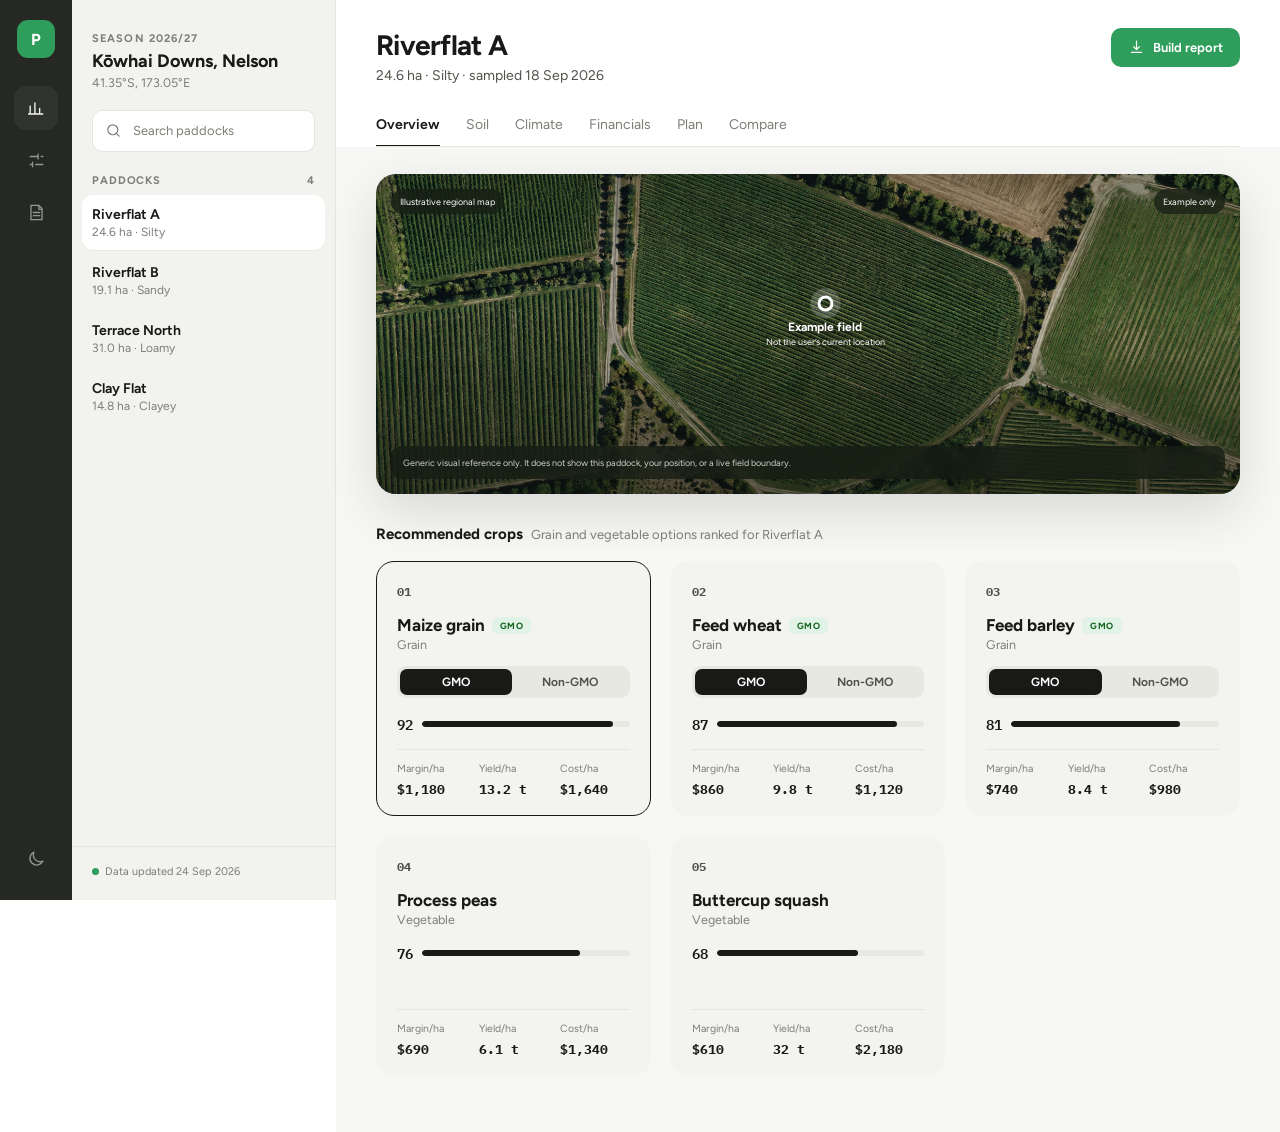
==== commit aaaa279b: "Responsive layout, editable Soil tab and S-map switch (off by default)" ====
--- a/frontend/index.html
+++ b/frontend/index.html
@@ -8,7 +8,7 @@
   <link rel="preconnect" href="https://fonts.googleapis.com">
   <link rel="preconnect" href="https://fonts.gstatic.com" crossorigin>
   <link href="https://fonts.googleapis.com/css2?family=Figtree:wght@400;500;600;700&family=IBM+Plex+Mono:wght@500;600&display=swap" rel="stylesheet">
-  <link rel="stylesheet" href="css/styles.css?v=20260927-1">
+  <link rel="stylesheet" href="css/styles.css?v=20261009-4">
 </head>
 <body>
   <div class="app-shell">
@@ -16,13 +16,13 @@
       <a class="brand-mark" href="#" aria-label="PlantPal home">P</a>
       <nav class="rail-nav">
         <button class="rail-button active" data-rail-tab="Overview" aria-label="Dashboard overview" title="Dashboard overview">
-          <svg viewBox="0 0 24 24" aria-hidden="true"><path d="M4 19V9m6 10V5m6 14v-7m4 7H2"/></svg>
+          <svg viewBox="0 0 24 24" aria-hidden="true"><path d="M4 19V9m6 10V5m6 14v-7m4 7H2"/></svg><span class="rail-label">Dashboard</span>
         </button>
         <button class="rail-button" data-rail-tab="Scenario planner" aria-label="Scenario planner" title="Scenario planner">
-          <svg viewBox="0 0 24 24" aria-hidden="true"><path d="M4 7h10m4 0h2M4 17h3m4 0h9M14 4v6M7 14v6"/></svg>
+          <svg viewBox="0 0 24 24" aria-hidden="true"><path d="M4 7h10m4 0h2M4 17h3m4 0h9M14 4v6M7 14v6"/></svg><span class="rail-label">Planner</span>
         </button>
         <button class="rail-button" data-rail-tab="Report" aria-label="Report builder" title="Report builder">
-          <svg viewBox="0 0 24 24" aria-hidden="true"><path d="M5 3h10l4 4v14H5V3Zm10 0v5h4M8 12h8m-8 4h8"/></svg>
+          <svg viewBox="0 0 24 24" aria-hidden="true"><path d="M5 3h10l4 4v14H5V3Zm10 0v5h4M8 12h8m-8 4h8"/></svg><span class="rail-label">Report</span>
         </button>
       </nav>
       <button id="themeToggle" class="rail-button theme-button" aria-label="Toggle dark mode" title="Toggle dark mode">
@@ -30,8 +30,9 @@
       </button>
     </aside>
 
-    <aside class="paddock-sidebar">
+    <aside id="paddockSidebar" class="paddock-sidebar">
       <header class="farm-header">
+        <button class="sidebar-close" type="button" data-close-sidebar aria-label="Close paddock menu">×</button>
         <span class="eyebrow">Season 2026/27</span>
         <h1 id="farmName">Kōwhai Downs</h1>
         <p id="locationLabel">41.35°S, 173.05°E</p>
@@ -49,8 +50,11 @@
     <main class="main-stage">
       <header class="stage-header">
         <div class="title-row">
+          <button id="menuButton" class="menu-button" type="button" aria-label="Paddocks" aria-controls="paddockSidebar" aria-expanded="false">
+            <svg viewBox="0 0 24 24" aria-hidden="true"><path d="M4 7h16M4 12h16M4 17h16"/></svg><span>Paddocks</span>
+          </button>
           <div><div class="mobile-brand">PlantPal</div><h2 id="fieldName">Riverflat A</h2><p id="fieldMeta">24.6 ha · silt loam · well drained</p></div>
-          <button id="exportButton" class="primary-button">
+          <button id="exportButton" class="primary-button" aria-label="Build report">
             <svg viewBox="0 0 24 24" aria-hidden="true"><path d="M12 3v12m-4-4 4 4 4-4M5 19h14"/></svg><span>Build report</span>
           </button>
         </div>
@@ -59,6 +63,7 @@
       <section id="content" class="content" aria-live="polite"></section>
     </main>
   </div>
+  <div class="sidebar-backdrop" data-close-sidebar hidden></div>
 
   <div id="summaryModal" class="modal" hidden>
     <div class="modal-backdrop" data-close-modal></div>
@@ -74,6 +79,6 @@
       <div id="printArea" class="print-area"></div>
     </section>
   </div>
-  <script type="module" src="js/app.js?v=20260927-5"></script>
+  <script type="module" src="js/app.js?v=20261009-4"></script>
 </body>
 </html>
--- a/frontend/css/styles.css
+++ b/frontend/css/styles.css
@@ -242,6 +242,35 @@
 .soil-note > span { font-size: 15px; }
 .soil-note p { margin: 0; font-size: 10px; line-height: 1.4; }
 .soil-note strong { display: block; margin-bottom: 2px; }
+.soil-bar-head .soil-bar-unit { color: var(--muted); font-size: 9px; }
+.soil-editor { margin-top: 18px; border: 1px solid var(--line); box-shadow: 0 12px 34px rgba(32,38,29,.07); }
+.soil-editor-head { display: flex; justify-content: space-between; align-items: flex-start; gap: 18px; }
+.soil-editor-head h3 { margin: 4px 0 3px; font-size: 20px; }
+.soil-editor-head p { margin: 0; color: var(--muted); font-size: 11px; line-height: 1.45; }
+.soil-editor-head .secondary-button { flex-shrink: 0; min-height: 44px; border: 1px solid var(--line); background: var(--panel); }
+.soil-editor-head .secondary-button:disabled { cursor: default; opacity: .55; }
+.soil-warning { margin-top: 16px; padding: 12px 14px; border-radius: 12px; background: var(--warn-bg); color: var(--warn-ink); font-size: 11px; line-height: 1.45; }
+.soil-warning strong { display: block; margin-bottom: 2px; font-size: 12px; }
+.soil-groups { display: grid; gap: 14px; margin-top: 18px; }
+.soil-group { min-width: 0; margin: 0; padding: 16px 18px 18px; border: 0; border-radius: 15px; background: color-mix(in srgb, var(--card) 72%, var(--panel)); }
+.soil-group legend { float: left; width: 100%; margin-bottom: 12px; padding: 0; font-size: 14px; font-weight: 700; }
+.soil-fields { clear: both; display: grid; grid-template-columns: repeat(auto-fill, minmax(190px, 1fr)); gap: 14px 16px; }
+.soil-field { min-width: 0; }
+.soil-field label { display: block; margin-bottom: 6px; color: var(--ink-2); font-size: 11px; font-weight: 600; }
+.soil-input-row { display: flex; align-items: center; gap: 8px; }
+.soil-input-row input, .soil-input-row select { flex: 1; min-width: 0; min-height: 44px; padding: 9px 11px; border: 1px solid var(--line); border-radius: 9px; background: var(--panel); color: var(--ink); font-family: inherit; font-size: 13px; }
+.soil-unit { flex-shrink: 0; max-width: 45%; color: var(--muted); font-size: 10px; line-height: 1.25; }
+.soil-field-meta { display: flex; flex-wrap: wrap; align-items: center; gap: 6px; margin-top: 6px; }
+.soil-field-meta small { color: var(--muted); font-size: 9px; }
+.soil-badge { padding: 3px 8px; border-radius: 999px; background: var(--brand-2); color: var(--good-ink); font-size: 9px; font-weight: 700; }
+.soil-badge.is-low, .soil-badge.is-high { background: var(--warn-bg); color: var(--warn-ink); }
+.soil-field-meta small.is-missing, .soil-group-actions small.is-missing { color: var(--warn-ink); font-weight: 600; }
+.soil-group-actions { clear: both; display: flex; flex-wrap: wrap; align-items: center; gap: 10px; margin-bottom: 14px; }
+.soil-group-actions .secondary-button { min-height: 44px; border: 1px solid var(--line); background: var(--panel); }
+.soil-group-actions .secondary-button:disabled { cursor: progress; opacity: .7; }
+.soil-group-actions small { color: var(--muted); font-size: 11px; }
+.soil-credit { margin: 14px 0 0; color: var(--muted); font-size: 10px; }
+.texture-donut.is-unknown { background: var(--card-2); }
 
 /* Financial dashboard */
 .finance-dashboard { display: grid; grid-template-columns: minmax(0, 1.7fr) minmax(285px, .7fr); gap: 18px; }
@@ -616,6 +645,12 @@
   .soil-kpis > div:nth-child(3) { padding-left: 0; border-left: 0; border-top: 1px solid var(--line); }
   .soil-kpis > div:nth-child(4) { border-top: 1px solid var(--line); }
   .soil-bars { grid-template-columns: 1fr; }
+  .soil-editor-head { display: block; }
+  .soil-editor-head .secondary-button { width: 100%; margin-top: 14px; }
+  .soil-group-actions .secondary-button { width: 100%; }
+  .soil-group { padding: 14px; }
+  .soil-fields { grid-template-columns: 1fr; }
+  .soil-input-row input, .soil-input-row select { font-size: 16px; }
   .soil-side { display: block; }
   .plan-hero { display: block; }
   .plan-hero-metrics { min-width: 0; margin-top: 19px; }
@@ -669,3 +704,404 @@
 @media (max-width: 1100px) {
   .live-grid { grid-template-columns: 1fr; }
 }
+
+/* ---------------------------------------------------------------------------
+   Phones and tablets (1024px and narrower). Nothing below applies on wider
+   screens, so the desktop layout is unchanged.
+   --------------------------------------------------------------------------- */
+
+/* Paddock sidebar becomes a slide-out menu opened by the header's menu button. */
+.menu-button, .sidebar-close { display: none; }
+@media (max-width: 1024px) {
+  .app-shell { grid-template-columns: 64px minmax(0, 1fr); }
+  .paddock-sidebar { position: fixed; top: 0; bottom: 0; left: 0; z-index: 60; width: min(320px, 86vw); height: auto; border-right: 1px solid var(--line); box-shadow: var(--shadow); transform: translateX(-100%); visibility: hidden; transition: transform .22s ease, visibility 0s linear .22s; }
+  .sidebar-open .paddock-sidebar { transform: none; visibility: visible; transition: transform .22s ease; }
+  .sidebar-open { overflow: hidden; }
+  .sidebar-backdrop { position: fixed; inset: 0; z-index: 55; background: rgba(15,17,14,.45); }
+  .farm-header { position: relative; padding-right: 66px; }
+  .sidebar-close { position: absolute; top: 18px; right: 14px; width: 44px; height: 44px; display: grid; place-items: center; border: 0; border-radius: 10px; background: var(--card); color: var(--ink-2); cursor: pointer; font-size: 22px; }
+  .search-box { height: 44px; }
+  .paddock-button { min-height: 48px; }
+  .title-row { align-items: center; gap: 14px; }
+  .title-row > div { flex: 1; min-width: 0; }
+  .menu-button { flex-shrink: 0; min-height: 44px; display: inline-flex; align-items: center; gap: 8px; padding: 0 14px; border: 1px solid var(--line); border-radius: 10px; background: var(--panel); color: var(--ink); cursor: pointer; font: inherit; font-size: 14px; font-weight: 650; }
+  .menu-button svg { width: 19px; fill: none; stroke: currentColor; stroke-width: 1.7; stroke-linecap: round; }
+  #exportButton { flex-shrink: 0; min-height: 44px; }
+  .tab-button { min-height: 44px; }
+  /* Fade at the right edge while more tabs are hidden off-screen. */
+  .tabs.can-scroll-right { -webkit-mask-image: linear-gradient(to right, #000 calc(100% - 48px), transparent); mask-image: linear-gradient(to right, #000 calc(100% - 48px), transparent); }
+}
+@media (max-width: 760px) {
+  /* Undo the old horizontal paddock strip: the menu shows the full sidebar. */
+  .paddock-sidebar { position: fixed; width: min(320px, 86vw); height: auto; border-bottom: 0; border-right: 1px solid var(--line); }
+  .farm-header { display: block; }
+  .list-heading { display: flex; }
+  .sidebar-foot { display: block; }
+  .search-box { margin: 0 20px 22px; }
+  .paddock-list { flex-direction: column; overflow-x: visible; padding: 0 10px; }
+  .paddock-button { min-width: 0; border: 0; }
+  .menu-button { width: 44px; padding: 0; justify-content: center; }
+  .menu-button span { display: none; }
+  .rail-nav { gap: 18px; }
+}
+
+/* Main tabs on phones and tablets. */
+.compare-cards { display: none; }
+@media (max-width: 1024px) {
+  /* Climate: 7-day strip stacks above its note instead of three squeezed columns. */
+  .climate-forecast { display: block; }
+  .climate-forecast .forecast-list { margin: 17px 0; }
+  .forecast-range button, .month-axis button, .variant-toggle button, .risk-options button, .compare-chip, .margin-row { min-height: 44px; }
+  .forecast-range button { white-space: nowrap; }
+  .primary-button, .secondary-button { min-height: 44px; }
+  .scenario-field input[type="range"] { height: 44px; }
+  .plan-stage { grid-template-columns: 44px 96px minmax(0, 1fr) 82px; }
+  .plan-check { width: 44px; height: 44px; }
+  .brand-mark { width: 44px; height: 44px; }
+}
+@media (max-width: 760px) {
+  /* Climate: all forecast days visible, wrapping onto rows, no sideways scroll. */
+  .climate-forecast { overflow-x: visible; }
+  .forecast-list { min-width: 0; grid-template-columns: repeat(4, minmax(0, 1fr)); row-gap: 8px; }
+  .plan-stage { grid-template-columns: 44px 1fr; }
+  /* Compare: one card per crop instead of a sideways-scrolling table. */
+  .compare-card .table-scroll { display: none; }
+  .compare-cards { display: grid; gap: 12px; padding: 14px; }
+  .compare-crop-card { padding: 4px 14px; border: 1px solid var(--line); border-radius: 14px; }
+  .compare-crop-card h4 { margin: 12px 0 6px; font-size: 16px; }
+  .compare-crop-card dl { margin: 0; }
+  .compare-crop-card dl > div { display: flex; justify-content: space-between; align-items: baseline; gap: 12px; margin: 0 -14px; padding: 11px 14px; border-top: 1px solid var(--line); }
+  .compare-crop-card dt { color: var(--ink-2); }
+  .compare-crop-card dd { margin: 0; text-align: right; }
+  .compare-crop-card dd small { margin-left: 3px; color: var(--muted); font-family: "Figtree", sans-serif; }
+  .compare-crop-card .best-cell { background: var(--brand-2); color: var(--good-ink); font-weight: 700; }
+  .compare-crop-card .best-cell dt { color: var(--good-ink); }
+}
+
+/* Charts and tables on phones and tablets. */
+@media (max-width: 1024px) {
+  /* Compare table: drop the fixed minimum width so it fits the tablet card. */
+  .comparison-table.interactive { min-width: 0; }
+}
+@media (max-width: 760px) {
+  /* Developer tab's soil table: scroll inside its own box, not the page. */
+  .live-grid > * { min-width: 0; }
+  .live-soil-table { display: block; max-width: 100%; overflow-x: auto; }
+}
+
+/* Report builder and preview on phones and tablets. */
+@media (max-width: 1024px) {
+  .report-editor input[type="text"] { min-height: 44px; }
+  .report-check { min-height: 44px; }
+  .report-check input { width: 20px; height: 20px; }
+  .close-button { width: 44px; height: 44px; }
+}
+@media (max-width: 760px) {
+  .report-page { padding: 26px 20px; }
+  /* Lead-recommendation figures: each value with its label underneath, in
+     columns, instead of one row of six items running off the screen. */
+  .report-hero > div { display: grid; grid-template-rows: auto auto; grid-auto-flow: column; justify-content: start; gap: 2px 22px; }
+}
+
+/* Minimum text size: 14px on phones, 12px on tablets. Each selector below
+   repeats an existing rule with a smaller size (generated from this file). */
+@media (min-width: 761px) and (max-width: 1024px) {
+  .eyebrow,
+  .list-heading,
+  .top-tag,
+  .sidebar-foot,
+  .map-topbar,
+  .map-legend strong,
+  .map-legend span,
+  .field-selection small,
+  .health-pill,
+  .condition-grid span,
+  .condition-grid small,
+  .meter-label,
+  .forecast-now,
+  .forecast-day,
+  .forecast-note p,
+  .reference-map-top,
+  .reference-marker small,
+  .reference-disclaimer,
+  .image-quality,
+  .imagery-date strong,
+  .imagery-date small,
+  .snapshot-grid span,
+  .snapshot-grid small,
+  .attention-list h4,
+  .attention-list p strong,
+  .attention-list p span,
+  .attention-list b,
+  .imagery-note,
+  .forecast-range button,
+  .outlook-badge,
+  .climate-kpis span,
+  .climate-kpis small,
+  .chart-head span,
+  .chart-head small,
+  .chart-key,
+  .chart-scale,
+  .month-axis,
+  .weather-explainer p,
+  .weather-explainer dt,
+  .weather-explainer dd,
+  .soil-kpis span,
+  .soil-kpis small,
+  .soil-bar-head,
+  .soil-bar-row > small,
+  .texture-donut small,
+  .texture-legend > div,
+  .ph-scale > div:first-child,
+  .soil-note p,
+  .soil-bar-head .soil-bar-unit,
+  .soil-editor-head p,
+  .soil-warning,
+  .soil-field label,
+  .soil-unit,
+  .soil-field-meta small,
+  .soil-badge,
+  .soil-group-actions small,
+  .soil-credit,
+  .finance-kpis span,
+  .finance-kpis small,
+  .margin-name,
+  .margin-row > strong,
+  .cost-head p,
+  .cost-donut small,
+  .cost-legend > div,
+  .cost-legend strong,
+  .finance-note p,
+  .comparison-table.interactive td small,
+  .comparison-hint,
+  .pick-tag,
+  .gmo-badge,
+  .metric label,
+  .weather-bar span,
+  .plan-hero-metrics span,
+  .plan-hero-metrics small,
+  .plan-progress-head,
+  .plan-date span,
+  .plan-owner span,
+  .plan-date strong,
+  .plan-owner strong,
+  .plan-copy > span,
+  .plan-copy p,
+  .plan-sidebar li,
+  .plan-callout span,
+  .plan-callout p,
+  .risk-definition p,
+  .risk-definition strong,
+  .switch-row small,
+  .risk-method p,
+  .risk-method > div,
+  .scenario-tip strong,
+  .scenario-row small,
+  .scenario-margin small,
+  .editor-note,
+  .preview-label,
+  .report-page-head,
+  .report-logo,
+  .report-meta,
+  .report-hero > span,
+  .report-hero small,
+  .report-alternatives span,
+  .report-page footer,
+  .summary-kicker,
+  .summary-stat span,
+  .disclaimer,
+  .live-intro code,
+  .live-attribution,
+  .live-pill { font-size: 12px; }
+}
+@media (max-width: 760px) {
+  .eyebrow,
+  .farm-header p,
+  .search-box input,
+  .list-heading,
+  .paddock-meta,
+  .top-tag,
+  .sidebar-foot,
+  .primary-button,
+  .secondary-button,
+  .section-title p,
+  .map-topbar,
+  .map-legend strong,
+  .map-legend span,
+  .field-selection small,
+  .health-pill,
+  .condition-grid span,
+  .condition-grid small,
+  .meter-label,
+  .forecast-now,
+  .forecast-day,
+  .forecast-note p,
+  .reference-map-top,
+  .reference-marker strong,
+  .reference-marker small,
+  .reference-disclaimer,
+  .image-quality,
+  .imagery-date strong,
+  .imagery-date small,
+  .snapshot-grid span,
+  .snapshot-grid small,
+  .attention-list h4,
+  .attention-list p strong,
+  .attention-list p span,
+  .attention-list b,
+  .imagery-note,
+  .forecast-range button,
+  .outlook-badge,
+  .climate-kpis span,
+  .climate-kpis small,
+  .chart-head span,
+  .chart-head small,
+  .chart-key,
+  .chart-scale,
+  .month-axis,
+  .weather-explainer p,
+  .weather-explainer dt,
+  .weather-explainer dd,
+  .soil-kpis span,
+  .soil-kpis small,
+  .soil-bar-head,
+  .soil-bar-row > small,
+  .texture-donut small,
+  .texture-legend > div,
+  .ph-scale > div:first-child,
+  .soil-note p,
+  .soil-bar-head .soil-bar-unit,
+  .soil-editor-head p,
+  .soil-warning,
+  .soil-warning strong,
+  .soil-field label,
+  .soil-unit,
+  .soil-field-meta small,
+  .soil-badge,
+  .soil-group-actions small,
+  .soil-credit,
+  .finance-kpis span,
+  .finance-kpis small,
+  .margin-name,
+  .margin-row > strong,
+  .cost-head p,
+  .cost-donut small,
+  .cost-legend > div,
+  .cost-legend strong,
+  .finance-note p,
+  .compare-chip,
+  .comparison-table.interactive td small,
+  .comparison-hint,
+  .rank,
+  .pick-tag,
+  .gmo-badge,
+  .category,
+  .variant-toggle button,
+  .metric label,
+  .metric strong,
+  .data-list dt,
+  .data-list dd,
+  .bar-head,
+  .weather-bar span,
+  .plan-hero p,
+  .plan-hero-metrics span,
+  .plan-hero-metrics small,
+  .plan-progress-head,
+  .plan-date span,
+  .plan-owner span,
+  .plan-date strong,
+  .plan-owner strong,
+  .plan-copy > span,
+  .plan-copy h3,
+  .plan-copy p,
+  .plan-sidebar li,
+  .plan-callout span,
+  .plan-callout strong,
+  .plan-callout p,
+  .plan-list p,
+  .comparison-table,
+  .empty-state,
+  .scenario-field > span,
+  .risk-options button,
+  .risk-definition p,
+  .risk-definition strong,
+  .switch-row strong,
+  .switch-row small,
+  .risk-method strong,
+  .risk-method p,
+  .risk-method > div,
+  .scenario-tip strong,
+  .confidence-pill,
+  .scenario-rank,
+  .scenario-row strong,
+  .scenario-row small,
+  .scenario-score b,
+  .scenario-margin small,
+  .scenario-margin strong,
+  .report-editor label,
+  .report-editor input[type="text"],
+  .report-editor textarea,
+  .report-editor legend,
+  .editor-note,
+  .preview-label,
+  .report-page-head,
+  .report-logo,
+  .report-meta,
+  .report-byline,
+  .report-hero > span,
+  .report-hero p,
+  .report-hero small,
+  .report-section h3,
+  .report-section p,
+  .report-alternatives strong,
+  .report-alternatives span,
+  .report-page footer,
+  .summary-brand span,
+  .summary-brand em,
+  .summary-date,
+  .summary-kicker,
+  .summary-stat span,
+  .reasons li,
+  .disclaimer,
+  .mobile-brand,
+  .live-intro,
+  .live-intro code,
+  .live-note,
+  .live-banner,
+  .live-attribution,
+  .live-pill,
+  .live-refresh-list li,
+  .bullets { font-size: 14px; }
+}
+/* <small> labels without a size of their own (browsers shrink them to ~83%),
+   and the developer tab's checkbox labels, whose size is set inline. */
+@media (min-width: 761px) and (max-width: 1024px) {
+  small { font-size: 12px; }
+}
+@media (max-width: 760px) {
+  small { font-size: 14px; }
+  .live-actions label { font-size: 14px !important; }
+}
+
+/* Text labels under the rail icons on phones (bottom bar) and tablets (left bar). */
+.rail-label { display: none; }
+@media (max-width: 1024px) {
+  .rail-nav .rail-button { width: 60px; height: auto; min-height: 56px; display: flex; flex-direction: column; align-items: center; justify-content: center; gap: 3px; padding: 6px 0; }
+  .rail-label { display: block; font-size: 12px; font-weight: 600; line-height: 1.1; }
+}
+@media (max-width: 760px) {
+  .icon-rail { height: auto; padding: 6px 12px calc(6px + env(safe-area-inset-bottom)); align-items: center; }
+  .rail-nav { gap: 6px; }
+  .rail-nav .rail-button { width: 76px; }
+  .rail-label { font-size: 14px; }
+  .main-stage { padding-bottom: 96px; }
+}
+
+/* Chart day/month labels on phones: the seasonal (12) and 14-day views wrap
+   onto two rows so each label is wide enough to read and tap. The column
+   count is set inline by the chart, hence !important. */
+@media (max-width: 760px) {
+  .month-axis[style*="repeat(12"], .month-axis[style*="repeat(14"] { padding-left: 0; row-gap: 4px; }
+  .month-axis[style*="repeat(12"] { grid-template-columns: repeat(6, minmax(0, 1fr)) !important; }
+  .month-axis[style*="repeat(14"] { grid-template-columns: repeat(7, minmax(0, 1fr)) !important; }
+}
